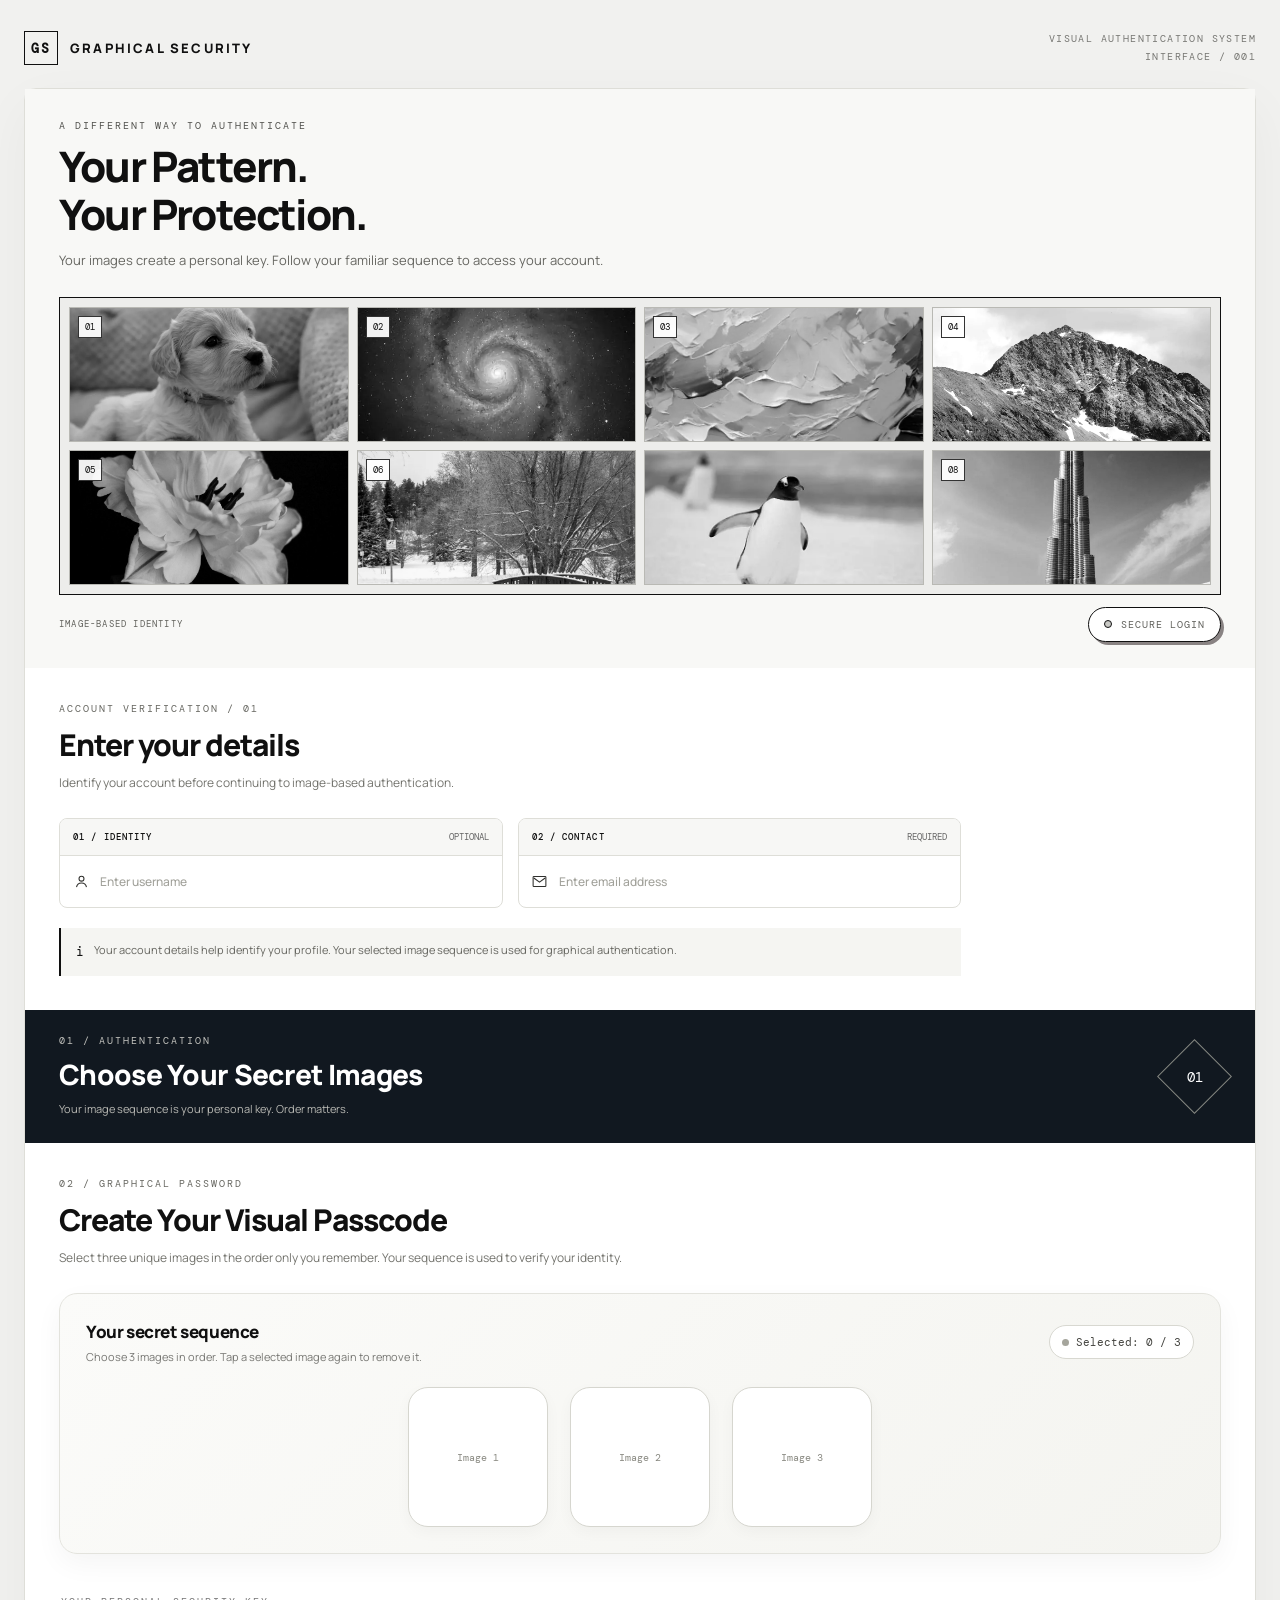
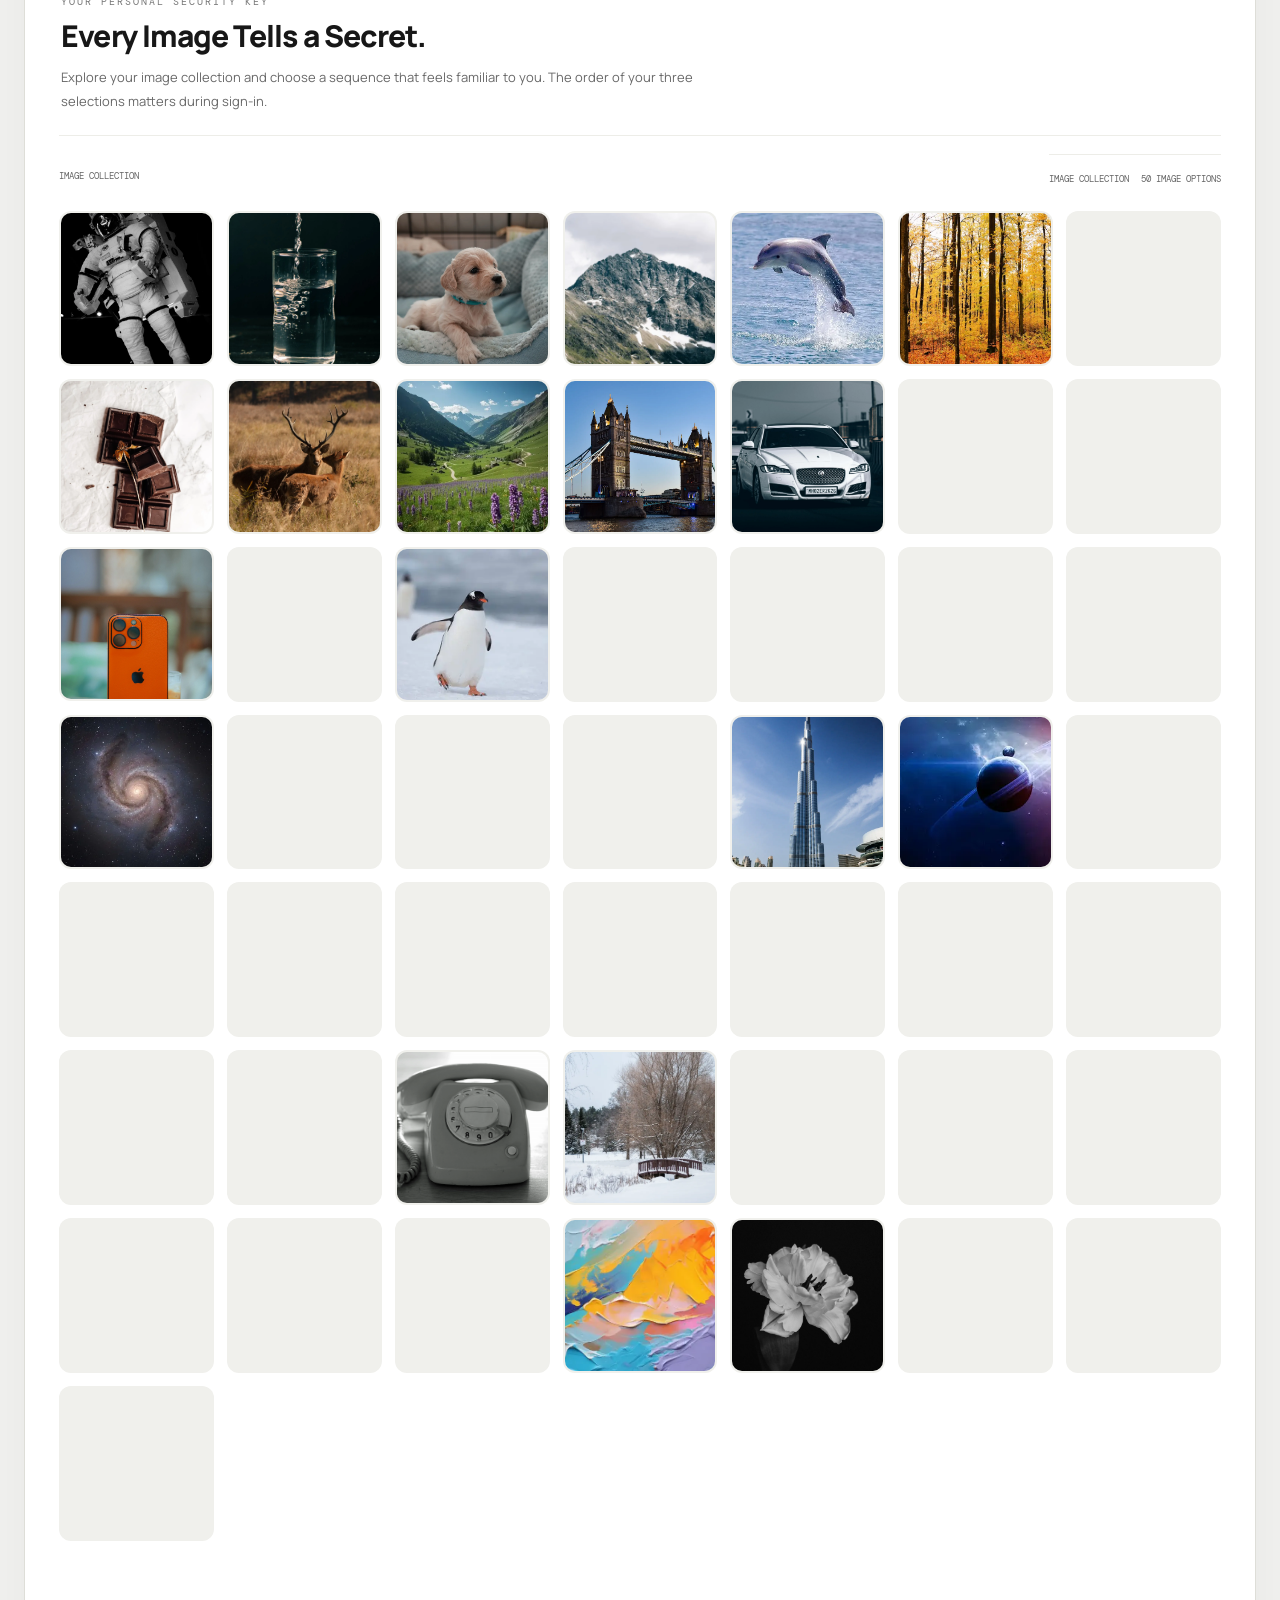
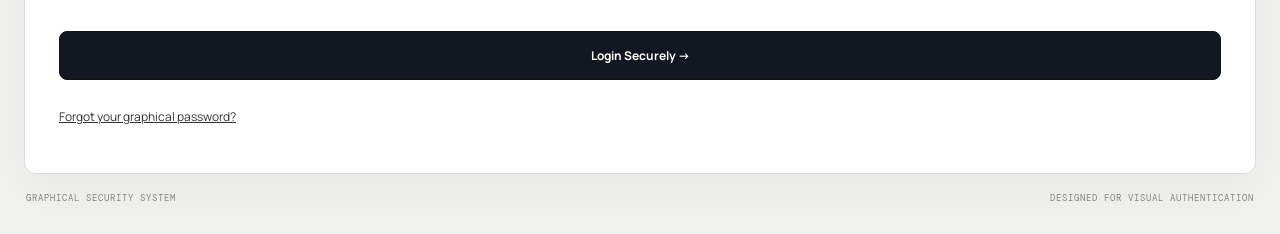
==== frontend/dashboard.html @ ff87732d "Initial commit: graphical password authentication" ====
<!DOCTYPE html>
<html lang="en">
<head>
    <meta charset="UTF-8">
    <meta name="viewport" content="width=device-width, initial-scale=1.0">
    <title>Dashboard | Graphical Password Authentication</title>

    <style>
        * {
            margin: 0;
            padding: 0;
            box-sizing: border-box;
        }

        html {
            scroll-behavior: smooth;
        }

        body {
            font-family: "Segoe UI", Arial, sans-serif;
            background: #f7f7f7;
            color: #171717;
            line-height: 1.6;
        }

        a {
            text-decoration: none;
            color: inherit;
        }

        button {
            font-family: inherit;
        }

        .container {
            width: min(1160px, calc(100% - 40px));
            margin: auto;
        }

        /* NAVIGATION */

        .navbar {
            height: 78px;
            display: flex;
            align-items: center;
            justify-content: space-between;
            padding: 0 max(20px, calc((100% - 1160px) / 2));
            background: white;
            border-bottom: 1px solid #e5e5e5;
        }

        .brand {
            display: flex;
            align-items: center;
            gap: 11px;
            font-size: 12px;
            font-weight: 800;
            letter-spacing: 2px;
        }

        .brand-mark {
            width: 38px;
            height: 38px;
            background: #171717;
            color: white;
            display: grid;
            place-items: center;
            border-radius: 12px;
            font-size: 18px;
        }

        .nav-right {
            display: flex;
            align-items: center;
            gap: 24px;
        }

        .nav-link {
            font-size: 13px;
            color: #555;
            font-weight: 600;
        }

        .nav-link:hover {
            color: black;
        }

        .logout {
            padding: 10px 18px;
            border: 1px solid #222;
            border-radius: 30px;
            background: white;
            cursor: pointer;
            font-size: 12px;
            font-weight: 700;
            transition: 0.3s;
        }

        .logout:hover {
            background: #171717;
            color: white;
        }

        /* HERO SECTION */

        .hero {
            padding: 75px 0 65px;
            overflow: hidden;
        }

        .hero-grid {
            display: grid;
            grid-template-columns: 1fr 1fr;
            gap: 45px;
            align-items: center;
        }

        .eyebrow {
            display: inline-flex;
            align-items: center;
            gap: 8px;
            color: #555;
            font-size: 11px;
            font-weight: 800;
            letter-spacing: 2px;
            text-transform: uppercase;
        }

        .eyebrow::before {
            content: "";
            width: 22px;
            height: 1px;
            background: #555;
        }

        h1 {
            font-size: clamp(38px, 5vw, 67px);
            line-height: 1.08;
            letter-spacing: -3px;
            margin: 22px 0;
        }

        h1 span {
            color: #858585;
        }

        .hero-copy {
            max-width: 490px;
            color: #686868;
            font-size: 15px;
            line-height: 1.9;
        }

        .hero-actions {
            display: flex;
            flex-wrap: wrap;
            gap: 12px;
            margin-top: 28px;
        }

        .button {
            display: inline-flex;
            justify-content: center;
            align-items: center;
            gap: 10px;
            padding: 13px 20px;
            border-radius: 30px;
            font-size: 13px;
            font-weight: 700;
            border: 1px solid #171717;
            transition: 0.3s;
            cursor: pointer;
        }

        .button-dark {
            background: #171717;
            color: white;
        }

        .button-dark:hover {
            background: #444;
            transform: translateY(-2px);
        }

        .button-light {
            background: transparent;
        }

        .button-light:hover {
            background: #e9e9e9;
        }

        .trust-row {
            display: flex;
            flex-wrap: wrap;
            gap: 20px;
            margin-top: 30px;
            color: #686868;
            font-size: 11px;
            font-weight: 700;
        }

        .trust-row span::before {
            content: "✓";
            display: inline-grid;
            place-items: center;
            width: 18px;
            height: 18px;
            background: #e7e7e7;
            border-radius: 50%;
            margin-right: 7px;
            color: #222;
        }

        /* IMAGE STACK */

        .visual {
            min-height: 420px;
            position: relative;
            display: grid;
            place-items: center;
        }

        .visual-backdrop {
            position: absolute;
            width: 350px;
            height: 350px;
            background: #e9e9e9;
            border-radius: 50%;
        }

        .image-stack {
            position: relative;
            width: 330px;
            height: 345px;
        }

        .photo {
            position: absolute;
            width: 190px;
            height: 240px;
            border: 7px solid white;
            border-radius: 18px;
            overflow: hidden;
            box-shadow: 0 22px 50px rgba(0, 0, 0, 0.14);
            background: linear-gradient(135deg, #dedede, #999);
        }

        .photo img {
            width: 100%;
            height: 100%;
            object-fit: cover;
            filter: grayscale(100%);
        }

        .photo-one {
            left: 3px;
            top: 44px;
            transform: rotate(-11deg);
        }

        .photo-two {
            right: 3px;
            top: 16px;
            transform: rotate(10deg);
        }

        .photo-three {
            left: 75px;
            bottom: 0;
            transform: rotate(-1deg);
        }

        .secure-card {
            position: absolute;
            right: 0;
            bottom: 25px;
            z-index: 3;
            background: white;
            padding: 15px 17px;
            border: 1px solid #ededed;
            border-radius: 15px;
            box-shadow: 0 14px 40px rgba(0, 0, 0, 0.08);
            display: flex;
            gap: 12px;
            align-items: center;
        }

        .secure-icon {
            width: 38px;
            height: 38px;
            display: grid;
            place-items: center;
            border-radius: 12px;
            background: #171717;
            color: white;
            font-size: 17px;
        }

        .secure-card strong {
            display: block;
            font-size: 12px;
        }

        .secure-card small {
            display: block;
            margin-top: 2px;
            color: #777;
            font-size: 10px;
        }

        /* FEATURES SECTION */

        .section {
            padding: 65px 0;
        }

        .section-white {
            background: white;
            border-top: 1px solid #e5e5e5;
            border-bottom: 1px solid #e5e5e5;
        }

        .section-heading {
            display: flex;
            justify-content: space-between;
            align-items: end;
            gap: 24px;
            margin-bottom: 30px;
        }

        .section-heading h2 {
            font-size: clamp(27px, 3vw, 38px);
            letter-spacing: -1.5px;
            line-height: 1.15;
            margin-top: 10px;
        }

        .section-heading p {
            max-width: 400px;
            color: #686868;
            font-size: 13px;
        }

        .feature-grid {
            display: grid;
            grid-template-columns: repeat(3, 1fr);
            gap: 16px;
        }

        .feature-card {
            background: white;
            border: 1px solid #e5e5e5;
            border-radius: 18px;
            padding: 25px;
            min-height: 195px;
            transition: 0.3s;
        }

        .feature-card:hover {
            transform: translateY(-5px);
            box-shadow: 0 12px 30px rgba(0, 0, 0, 0.05);
        }

        .feature-icon {
            width: 42px;
            height: 42px;
            display: grid;
            place-items: center;
            background: #f0f0f0;
            border-radius: 13px;
            font-size: 18px;
            margin-bottom: 23px;
        }

        .feature-card h3 {
            font-size: 16px;
            margin-bottom: 8px;
        }

        .feature-card p {
            font-size: 13px;
            line-height: 1.8;
            color: #686868;
        }

        /* HOW IT WORKS */

        .steps-grid {
            display: grid;
            grid-template-columns: repeat(3, 1fr);
            gap: 24px;
            margin-top: 32px;
        }

        .step {
            border-top: 1px solid #cfcfcf;
            padding-top: 18px;
        }

        .step-number {
            font-size: 11px;
            color: #777;
            letter-spacing: 2px;
            font-weight: 800;
        }

        .step h3 {
            font-size: 17px;
            margin: 10px 0 6px;
        }

        .step p {
            color: #686868;
            font-size: 13px;
            line-height: 1.8;
        }

        /* BOTTOM CTA */

        .bottom-cta {
            margin: 55px 0 70px;
            background: #171717;
            color: white;
            border-radius: 22px;
            padding: 36px 40px;
            display: flex;
            justify-content: space-between;
            align-items: center;
            gap: 24px;
        }

        .bottom-cta h2 {
            margin-bottom: 7px;
            font-size: clamp(23px, 3vw, 32px);
            letter-spacing: -1px;
        }

        .bottom-cta p {
            color: #c5c5c5;
            font-size: 13px;
        }

        .bottom-cta .button {
            background: white;
            color: #171717;
            border-color: white;
            flex-shrink: 0;
        }

        .bottom-cta .button:hover {
            background: #ddd;
        }

        /* FOOTER */

        footer {
            border-top: 1px solid #e5e5e5;
            padding: 24px 0;
            color: #777;
            font-size: 11px;
        }

        .footer-inner {
            display: flex;
            justify-content: space-between;
            gap: 20px;
            flex-wrap: wrap;
        }

        /* RESPONSIVE DESIGN */

        @media (max-width: 850px) {
            .hero {
                padding-top: 52px;
            }

            .hero-grid {
                grid-template-columns: 1fr;
                gap: 20px;
            }

            .visual {
                min-height: 390px;
            }

            .section-heading {
                align-items: flex-start;
                flex-direction: column;
            }
        }

        @media (max-width: 620px) {
            .container {
                width: calc(100% - 30px);
            }

            .navbar {
                height: 68px;
                padding: 0 15px;
            }

            .brand {
                font-size: 10px;
                letter-spacing: 1px;
            }

            .brand-mark {
                width: 33px;
                height: 33px;
            }

            .nav-right {
                gap: 12px;
            }

            .nav-link {
                display: none;
            }

            .logout {
                padding: 9px 13px;
            }

            .hero {
                padding: 42px 0 38px;
            }

            .hero-copy {
                font-size: 14px;
            }

            .visual {
                min-height: 335px;
            }

            .visual-backdrop {
                width: 275px;
                height: 275px;
            }

            .image-stack {
                transform: scale(0.82);
                transform-origin: center;
            }

            .secure-card {
                right: 0;
                bottom: 0;
                padding: 11px 12px;
            }

            .feature-grid,
            .steps-grid {
                grid-template-columns: 1fr;
            }

            .section {
                padding: 48px 0;
            }

            .feature-card {
                min-height: auto;
            }

            .bottom-cta {
                padding: 27px 22px;
                align-items: flex-start;
                flex-direction: column;
            }

            .bottom-cta .button {
                width: 100%;
            }
        }
    </style>

    <script>
    if (sessionStorage.getItem("isLoggedIn") !== "true") {
        window.location.replace("login.html");
    }
</script>


</head>

<body>

    <!-- NAVIGATION -->
    <header class="navbar">
        <a class="brand" href="dashboard.html">
            <span class="brand-mark">G</span>
            <span>GRAPHICAL SECURITY</span>
        </a>

        <nav class="nav-right">
            <a class="nav-link" href="#features">Features</a>
            <a class="nav-link" href="#how-it-works">How it works</a>

            <button class="logout" type="button" onclick="logout()">
                Log out ↗
            </button>
        </nav>
    </header>

    <main>

        <!-- HERO SECTION -->
        <section class="hero">
            <div class="container hero-grid">

                <div>
                    <div class="eyebrow">A different way to sign in</div>

                    <h1>
                        Graphical Password Authentication<span>.</span>
                    </h1>

                    <p class="hero-copy">
                        Your images. Your order. Your identity.
                        Use a memorable sequence of images as an alternative
                        to a traditional text-based password.
                    </p>

                    <div class="hero-actions">
                        <a href="login.html" class="button button-dark">
                            Continue to login ↗
                        </a>

                        <a href="#how-it-works" class="button button-light">
                            Explore the process ↓
                        </a>
                    </div>

                    <div class="trust-row">
                        <span>Image-sequence based</span>
                        <span>Simple to use</span>
                    </div>
                </div>

                <!-- IMAGE STACK -->
                <div class="visual">
                    <div class="visual-backdrop"></div>

                    <div class="image-stack">
                        <div class="photo photo-one">
                            <img src="images/19.webp" alt="Example image one">
                        </div>

                        <div class="photo photo-two">
                            <img src="images/37.webp" alt="Example image two">
                        </div>

                        <div class="photo photo-three">
                            <img src="images/2.webp" alt="Example image three">
                        </div>
                    </div>

                    <div class="secure-card">
                        <div class="secure-icon">✓</div>

                        <div>
                            <strong>Your sequence, your sign-in</strong>
                            <small>Graphical authentication concept</small>
                        </div>
                    </div>
                </div>

            </div>
        </section>

        <!-- FEATURES SECTION -->
        <section class="section section-white" id="features">
            <div class="container">

                <div class="section-heading">
                    <div>
                        <div class="eyebrow">Designed around simplicity</div>
                        <h2>
                            A visual approach to<br>
                            account access.
                        </h2>
                    </div>

                    <p>
                        Remember a sequence instead of a string of characters.
                        The interface keeps the sign-in experience clear,
                        visual, and straightforward.
                    </p>
                </div>

                <div class="feature-grid">

                    <article class="feature-card">
                        <div class="feature-icon">▧</div>
                        <h3>Image-based password</h3>
                        <p>
                            Choose a set of images and remember the order
                            you selected during registration.
                        </p>
                    </article>

                    <article class="feature-card">
                        <div class="feature-icon">↻</div>
                        <h3>Dynamic image display</h3>
                        <p>
                            Images can be presented in a shuffled order,
                            helping make the selection flow less predictable.
                        </p>
                    </article>

                    <article class="feature-card">
                        <div class="feature-icon">⌑</div>
                        <h3>Clear user experience</h3>
                        <p>
                            A clean, responsive layout guides users through
                            registration and login on different screen sizes.
                        </p>
                    </article>

                </div>
            </div>
        </section>

        <!-- HOW IT WORKS -->
        <section class="section" id="how-it-works">
            <div class="container">

                <div class="section-heading">
                    <div>
                        <div class="eyebrow">Three simple steps</div>
                        <h2>How the process works.</h2>
                    </div>

                    <p>
                        The graphical password flow is designed to be easy
                        to understand from setup through verification.
                    </p>
                </div>

                <div class="steps-grid">

                    <article class="step">
                        <div class="step-number">STEP 01</div>
                        <h3>Create your account</h3>
                        <p>
                            Register with your account details to begin
                            setting up graphical authentication.
                        </p>
                    </article>

                    <article class="step">
                        <div class="step-number">STEP 02</div>
                        <h3>Select your images</h3>
                        <p>
                            Choose your secret images in a specific order
                            and remember the sequence.
                        </p>
                    </article>

                    <article class="step">
                        <div class="step-number">STEP 03</div>
                        <h3>Verify to sign in</h3>
                        <p>
                            During login, select the same images in the
                            same order to verify your sequence.
                        </p>
                    </article>

                </div>

                <!-- BOTTOM CALL TO ACTION -->
                <div class="bottom-cta">
                    <div>
                        <h2>Ready to continue?</h2>
                        <p>
                            Go to the login page and access your
                            graphical authentication flow.
                        </p>
                    </div>

                    <a href="login.html" class="button">
                        Open login page ↗
                    </a>
                </div>

            </div>
        </section>

    </main>

     <!-- FOOTER -->
    <footer>
        <div class="container footer-inner">
            <span>© 2026 Graphical Security</span>
            <span>Graphical Password Authentication Project</span>
        </div>
    </footer>

    


    <!-- LOGOUT FUNCTION -->
<script>
    function logout() {
        const confirmed = window.confirm(
            "Are you sure you want to log out?"
        );

        if (confirmed) {
            sessionStorage.removeItem("isLoggedIn");
            window.location.replace("login.html");
        }
    }
</script>

</body>
</html>
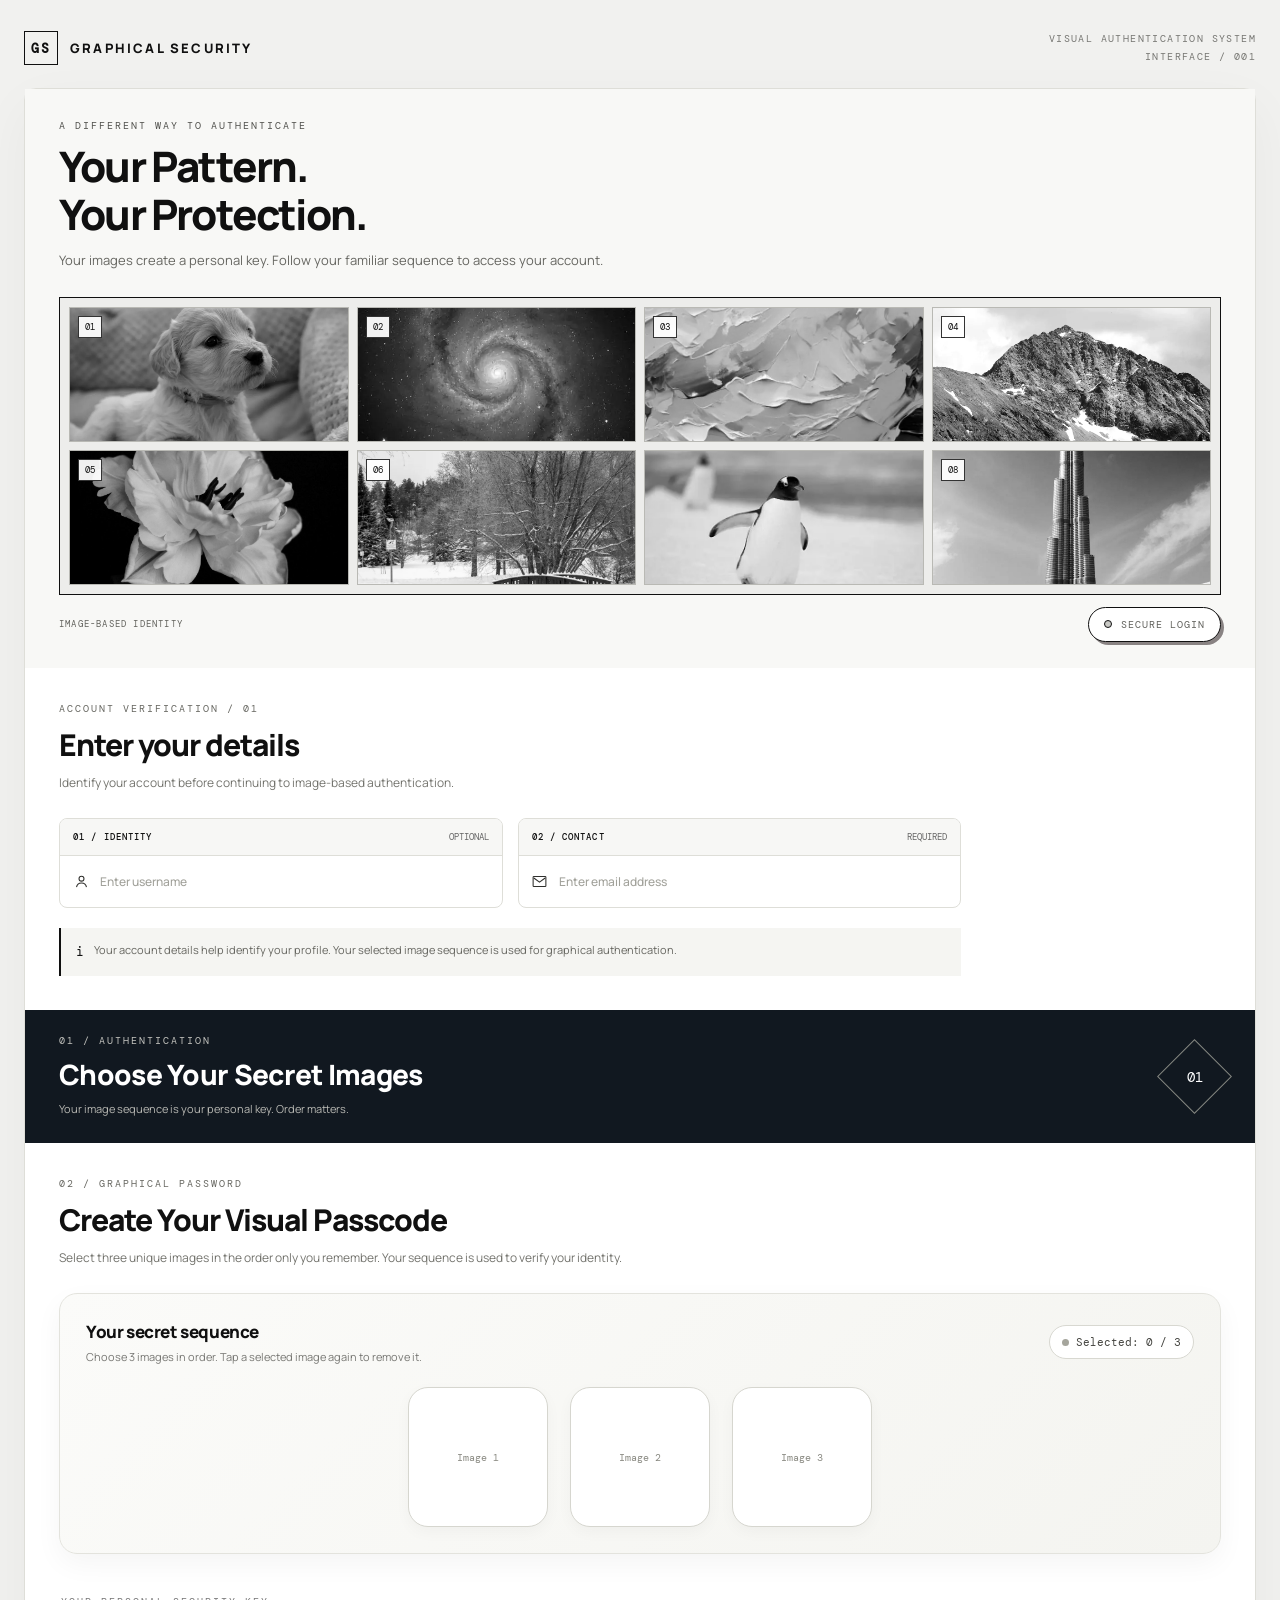
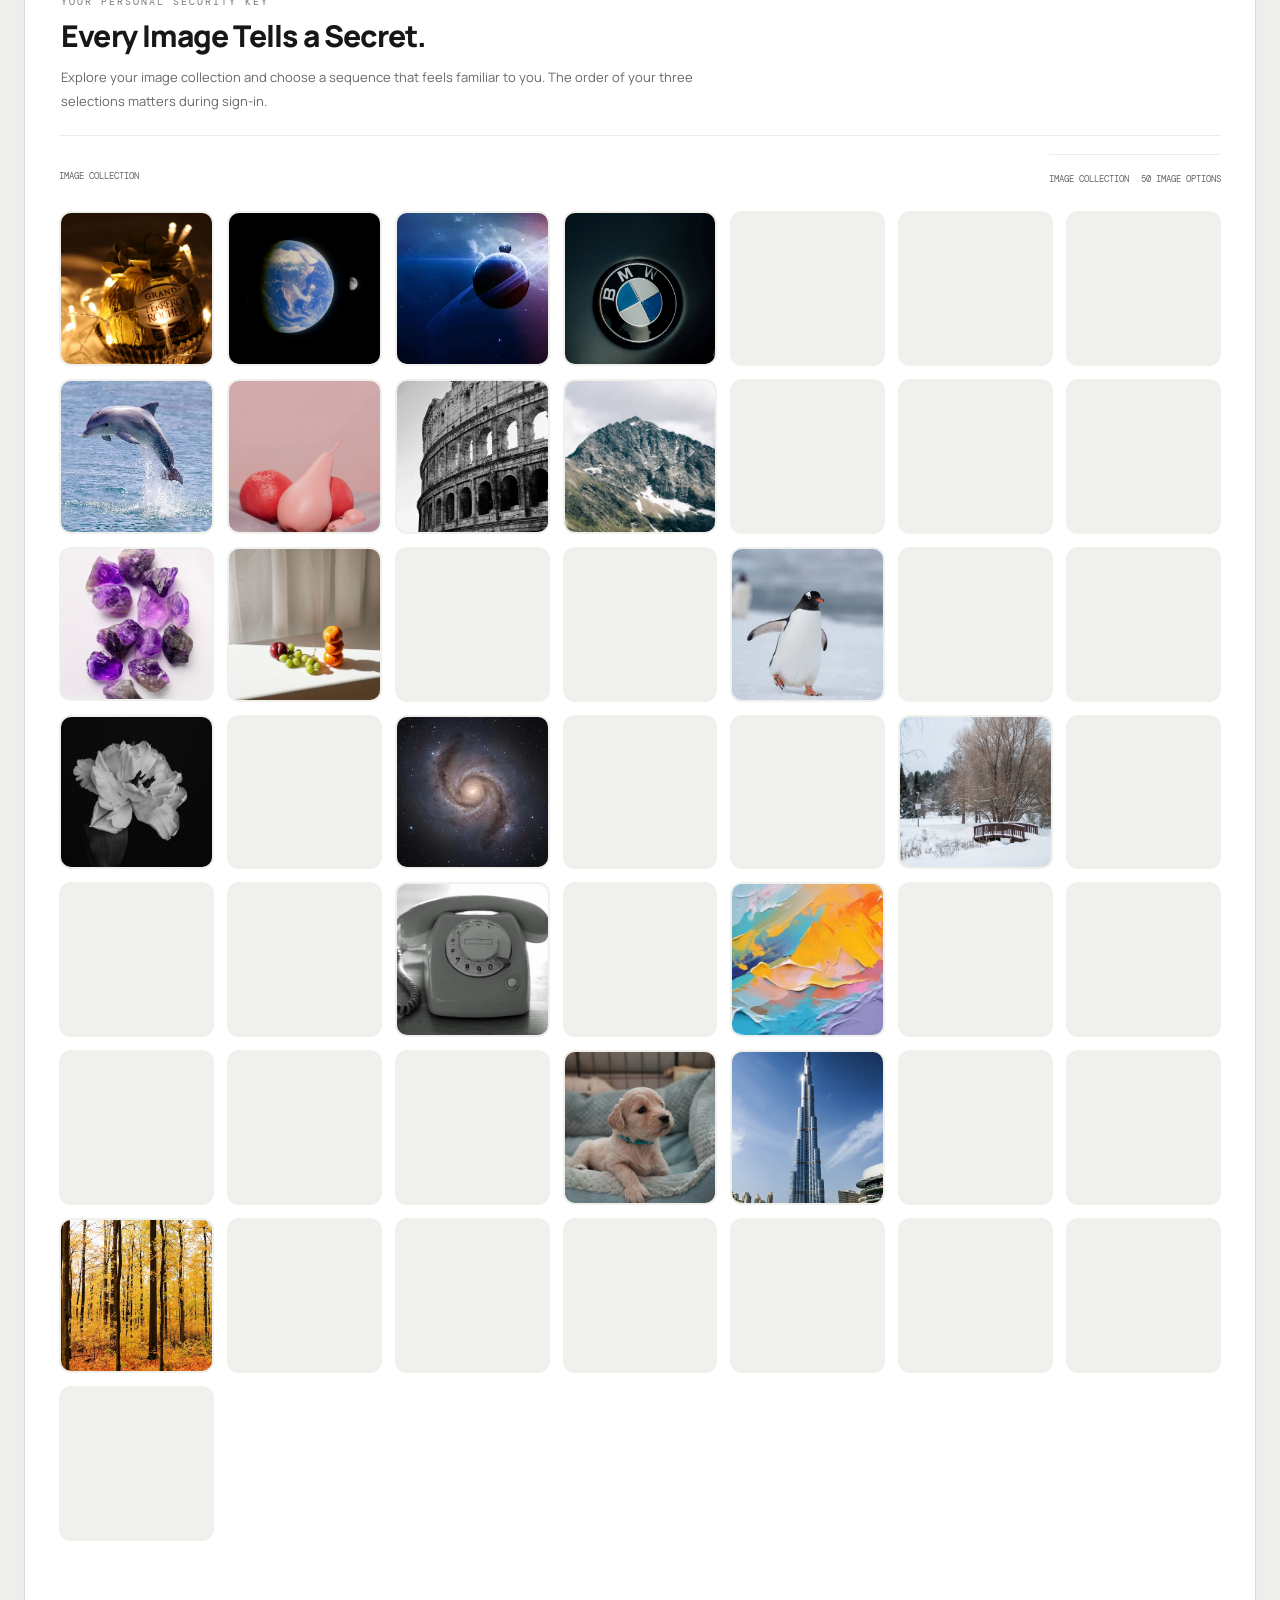
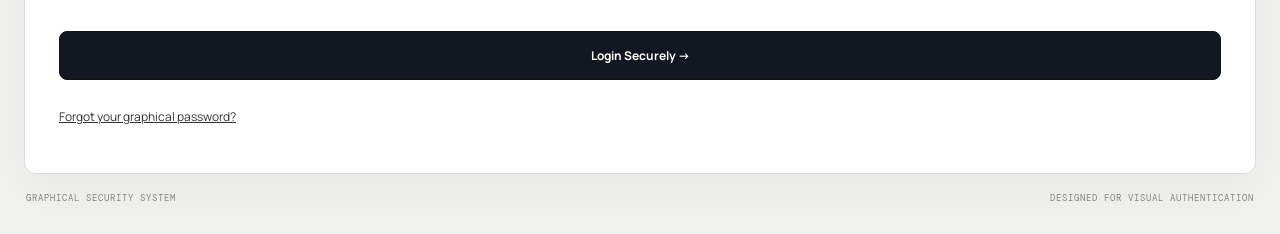
==== commit 67f7d93d: "Update registration and dashboard pages" ====
--- a/frontend/dashboard.html
+++ b/frontend/dashboard.html
@@ -648,11 +648,11 @@
                         </div>
 
                         <div class="photo photo-two">
-                            <img src="images/37.webp" alt="Example image two">
+                            <img src="images/13.webp" alt="Example image two">
                         </div>
 
                         <div class="photo photo-three">
-                            <img src="images/2.webp" alt="Example image three">
+                            <img src="images/35.webp" alt="Example image three">
                         </div>
                     </div>
 
